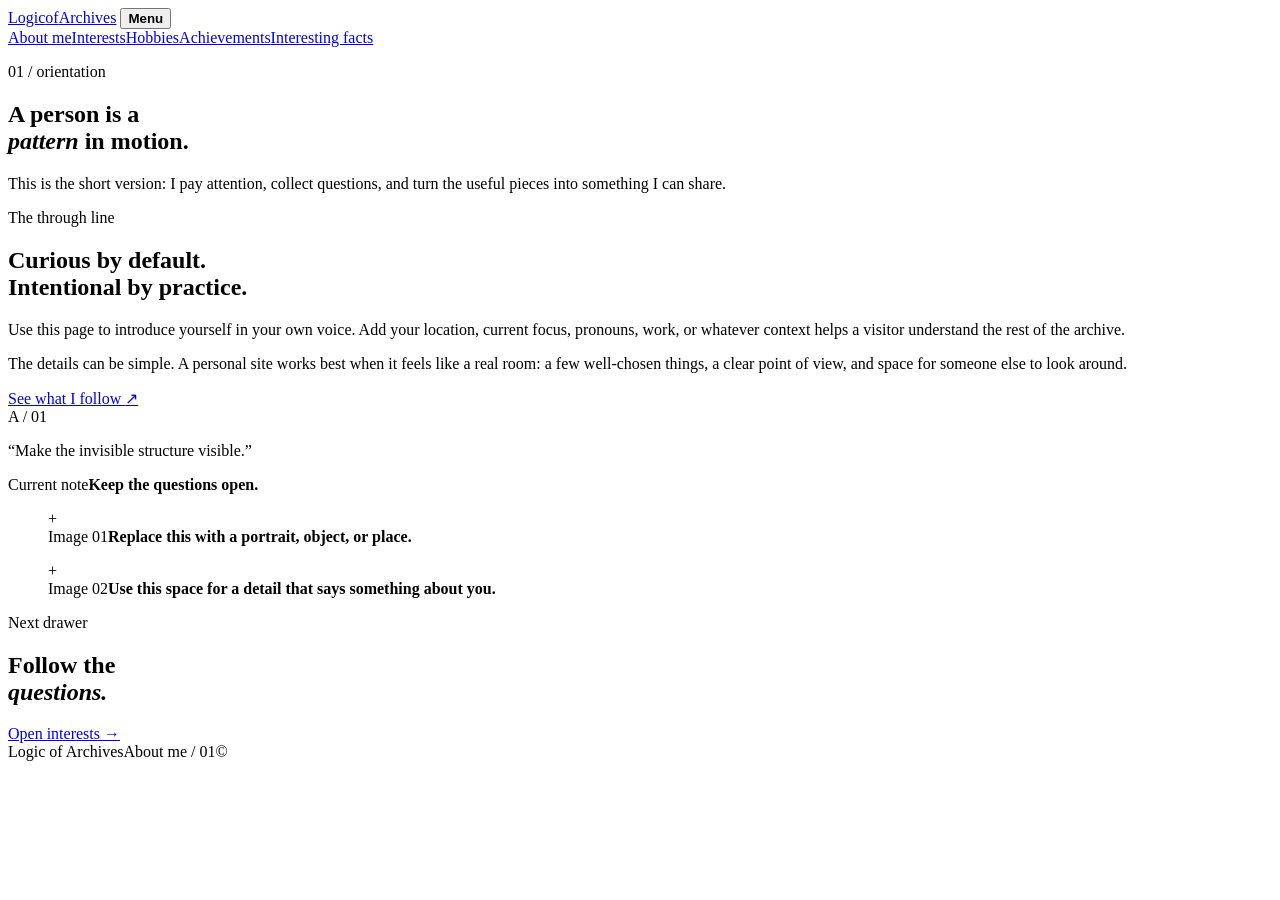
==== about.html @ ab6be2b6 "Publish Logic of Archives personal website" ====
<!doctype html>
<html lang="en">
<head>
  <meta charset="utf-8">
  <meta name="viewport" content="width=device-width, initial-scale=1">
  <meta name="description" content="About the person behind Logic of Archives.">
  <title>Logic of Archives — About me</title>
  <link rel="stylesheet" href="styles.css">
  <script defer src="site.js"></script>
</head>
<body data-page="about">
  <header class="site-header">
    <a class="wordmark" href="index.html" aria-label="Logic of Archives home"><span>Logic</span><span>of</span><span>Archives</span></a>
    <button class="menu-toggle" type="button" aria-expanded="false" aria-controls="site-nav"><span></span><span></span><span></span><b>Menu</b></button>
    <nav class="site-nav" id="site-nav" aria-label="Primary navigation">
      <a data-nav="about" href="about.html">About me</a><a data-nav="interests" href="interests.html">Interests</a><a data-nav="hobbies" href="hobbies.html">Hobbies</a><a data-nav="achievements" href="achievements.html">Achievements</a><a data-nav="facts" href="facts.html">Interesting facts</a>
    </nav>
  </header>

  <main class="page-shell inner-shell">
    <section class="page-hero reveal"><div><p class="eyebrow">01 / orientation</p><h1>A person is a<br><em>pattern</em> in motion.</h1></div><p class="page-intro">This is the short version: I pay attention, collect questions, and turn the useful pieces into something I can share.</p></section>

    <section class="story-grid section-pad section-pad--topless">
      <div class="story-copy reveal"><p class="section-kicker">The through line</p><h2>Curious by default.<br>Intentional by practice.</h2><p>Use this page to introduce yourself in your own voice. Add your location, current focus, pronouns, work, or whatever context helps a visitor understand the rest of the archive.</p><p>The details can be simple. A personal site works best when it feels like a real room: a few well-chosen things, a clear point of view, and space for someone else to look around.</p><a class="button button--outline" href="interests.html">See what I follow <span>↗</span></a></div>
      <div class="story-aside reveal reveal-delay-1"><div class="aside-index">A / 01</div><p>“Make the invisible structure visible.”</p><span class="aside-rule"></span><span>Current note</span><strong>Keep the questions open.</strong></div>
    </section>

    <section class="image-grid section-pad section-pad--compact">
      <figure class="image-slot image-slot--portrait reveal"><div class="slot-mark">+</div><figcaption><span>Image 01</span><strong>Replace this with a portrait, object, or place.</strong></figcaption></figure>
      <figure class="image-slot image-slot--wide reveal reveal-delay-1"><div class="slot-mark">+</div><figcaption><span>Image 02</span><strong>Use this space for a detail that says something about you.</strong></figcaption></figure>
    </section>

    <section class="closing-panel reveal"><p class="eyebrow">Next drawer</p><h2>Follow the<br><em>questions.</em></h2><a class="text-link text-link--light" href="interests.html">Open interests <span>→</span></a></section>
  </main>
  <footer class="site-footer"><span>Logic of Archives</span><span>About me / 01</span><span>© <span data-year></span></span></footer>
</body>
</html>
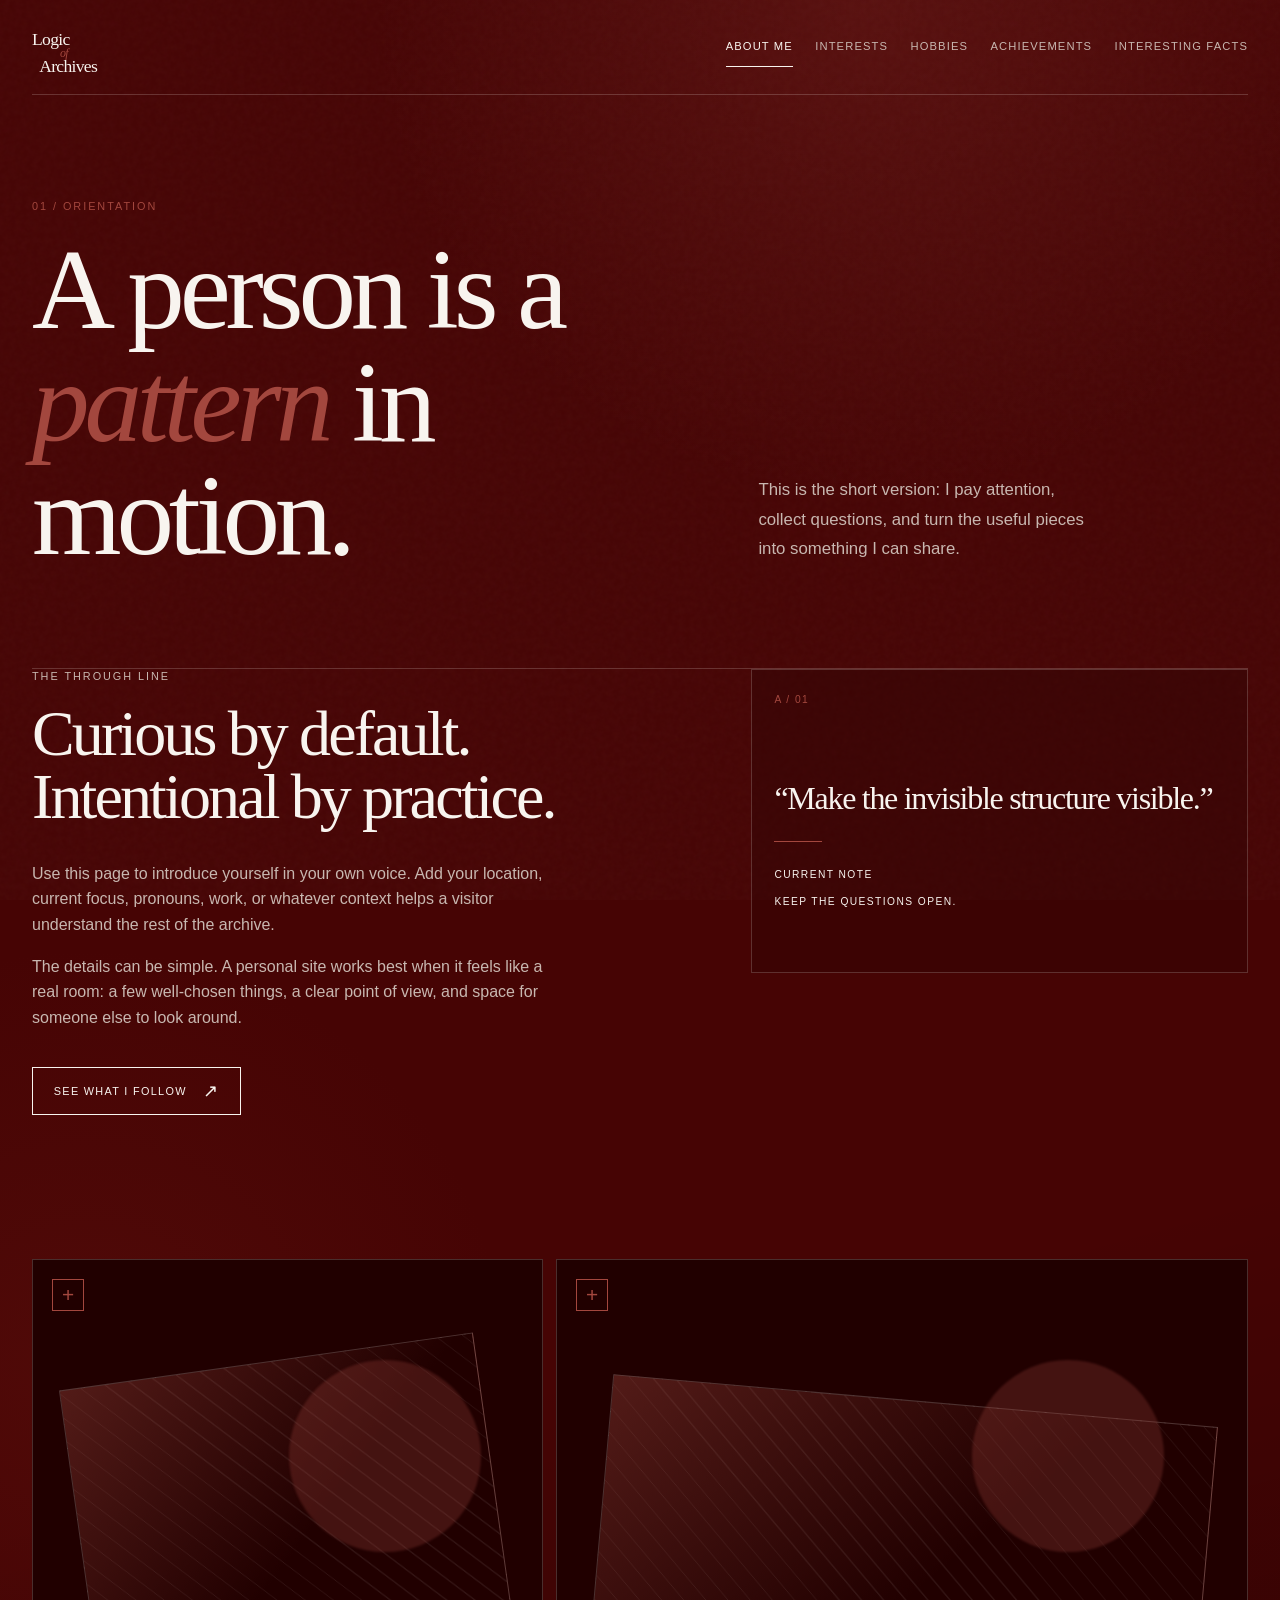
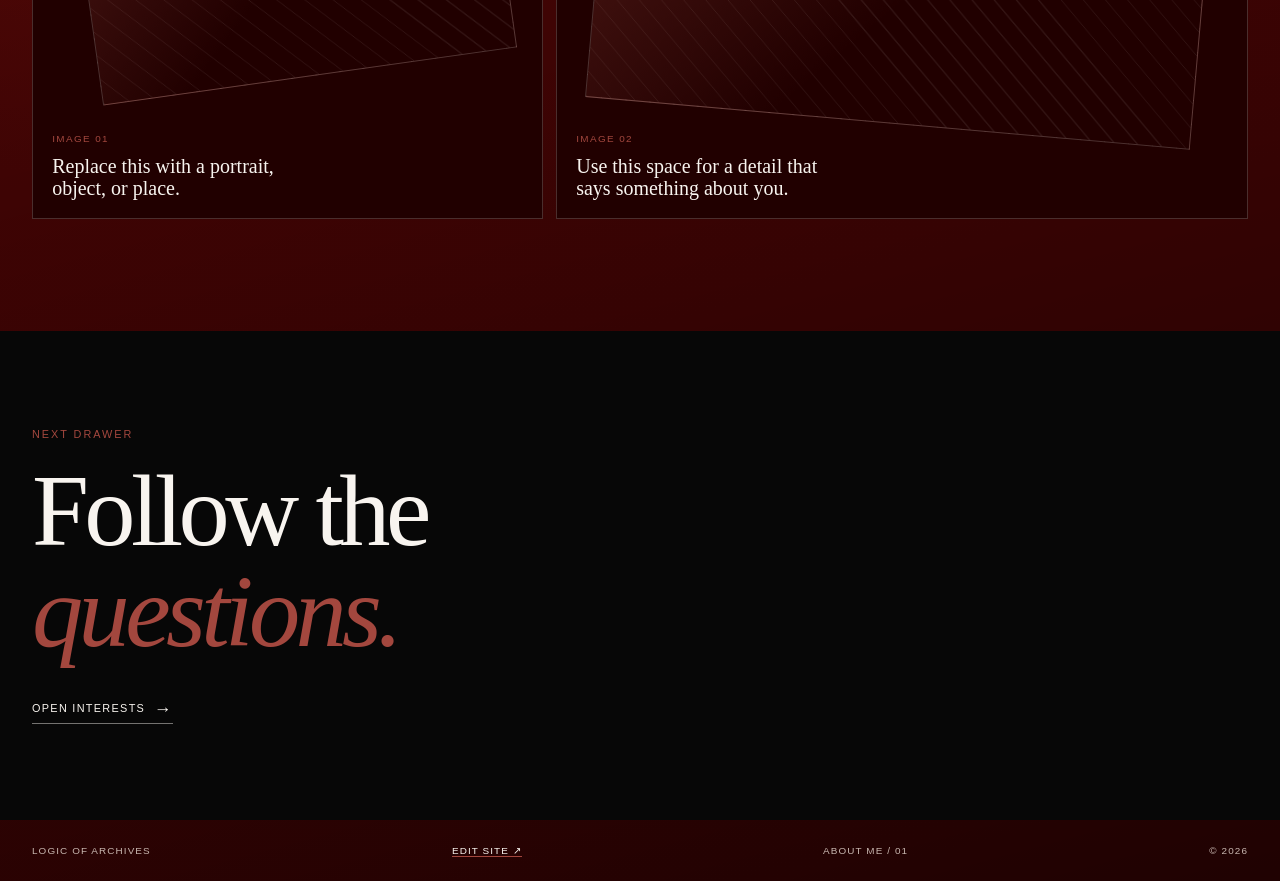
==== commit fcc2e5a9: "Make the site easy to edit online" ====
--- a/about.html
+++ b/about.html
@@ -32,6 +32,6 @@
 
     <section class="closing-panel reveal"><p class="eyebrow">Next drawer</p><h2>Follow the<br><em>questions.</em></h2><a class="text-link text-link--light" href="interests.html">Open interests <span>→</span></a></section>
   </main>
-  <footer class="site-footer"><span>Logic of Archives</span><span>About me / 01</span><span>© <span data-year></span></span></footer>
+  <footer class="site-footer"><span>Logic of Archives</span><span><a class="footer-edit-link" href="https://github.com/delapenaella48-lgtm/logic-of-archives" target="_blank" rel="noopener">Edit site ↗</a></span><span>About me / 01</span><span>© <span data-year></span></span></footer>
 </body>
 </html>
--- a/styles.css
+++ b/styles.css
@@ -0,0 +1,279 @@
+/*
+  LOGIC OF ARCHIVES — EDITING MAP
+  Change the values in :root to edit the whole visual system.
+  --color-red = #460404 moonlight red; --color-ink = white; --space-* controls rhythm.
+*/
+:root {
+  --color-red: #460404;
+  --color-red-deep: #210000;
+  --color-red-light: #a3473e;
+  --color-black: #070707;
+  --color-ink: #f8f4ef;
+  --color-muted: #c8b7b0;
+  --color-line: rgba(248, 244, 239, .19);
+  --color-surface: rgba(255, 255, 255, .06);
+  --font-display: Georgia, 'Times New Roman', serif;
+  --font-body: 'Trebuchet MS', Arial, sans-serif;
+  --space-1: .5rem;
+  --space-2: 1rem;
+  --space-3: 1.5rem;
+  --space-4: 2rem;
+  --space-5: 3rem;
+  --space-6: 4.5rem;
+  --space-7: 7rem;
+  --ease: cubic-bezier(.22, .61, .36, 1);
+  --reveal-time: 1.5s;
+  --max-width: 1240px;
+}
+
+* { box-sizing: border-box; }
+html { scroll-behavior: smooth; }
+body {
+  margin: 0;
+  min-width: 320px;
+  color: var(--color-ink);
+  background: var(--color-red);
+  background-image:
+    radial-gradient(circle at 68% 0%, rgba(145, 53, 47, .24), transparent 31rem),
+    radial-gradient(circle at 7% 55%, rgba(105, 24, 18, .3), transparent 26rem),
+    linear-gradient(165deg, transparent 0 54%, rgba(0, 0, 0, .55) 100%);
+  font-family: var(--font-body);
+  font-size: 16px;
+  line-height: 1.6;
+  overflow-x: hidden;
+}
+body::before {
+  content: '';
+  position: fixed;
+  z-index: -1;
+  inset: 0;
+  pointer-events: none;
+  opacity: .12;
+  background-image: url("data:image/svg+xml,%3Csvg viewBox='0 0 180 180' xmlns='http://www.w3.org/2000/svg'%3E%3Cfilter id='n'%3E%3CfeTurbulence type='fractalNoise' baseFrequency='.85' numOctaves='3' stitchTiles='stitch'/%3E%3C/filter%3E%3Crect width='100%25' height='100%25' filter='url(%23n)' opacity='.24'/%3E%3C/svg%3E");
+  mix-blend-mode: screen;
+}
+body::after {
+  content: '';
+  position: fixed;
+  z-index: 100;
+  inset: 0;
+  pointer-events: none;
+  background: var(--color-black);
+  opacity: 1;
+  transition: opacity var(--reveal-time) var(--ease);
+}
+body.page-ready::after { opacity: 0; }
+body.page-leave::after { opacity: 1; }
+a { color: inherit; text-decoration: none; }
+button { color: inherit; font: inherit; }
+::selection { color: var(--color-red-deep); background: var(--color-ink); }
+
+.site-header {
+  width: min(calc(100% - 4rem), var(--max-width));
+  margin: 0 auto;
+  padding: 2rem 0 1.25rem;
+  display: flex;
+  align-items: flex-start;
+  justify-content: space-between;
+  gap: 2rem;
+  border-bottom: 1px solid var(--color-line);
+  position: relative;
+  z-index: 5;
+}
+.wordmark { display: grid; gap: .05rem; width: 9rem; color: var(--color-ink); font-family: var(--font-display); font-size: 1.1rem; line-height: .86; letter-spacing: -.04em; }
+.wordmark span:nth-child(2) { padding-left: 1.75rem; color: var(--color-red-light); font-size: .75rem; font-style: italic; }
+.wordmark span:nth-child(3) { padding-left: .45rem; }
+.site-nav { display: flex; flex-wrap: wrap; justify-content: flex-end; gap: .35rem 1.4rem; font-size: .7rem; letter-spacing: .1em; text-transform: uppercase; }
+.site-nav a { padding: .4rem 0 .65rem; color: var(--color-muted); position: relative; transition: color .35s ease; }
+.site-nav a::after { content: ''; position: absolute; left: 0; right: 100%; bottom: 0; height: 1px; background: var(--color-ink); transition: right .4s var(--ease); }
+.site-nav a:hover, .site-nav a.is-active { color: var(--color-ink); }
+.site-nav a:hover::after, .site-nav a.is-active::after { right: 0; }
+.menu-toggle { display: none; background: none; border: 0; padding: .25rem 0; cursor: pointer; }
+.menu-toggle span { display: block; width: 1.5rem; height: 1px; background: var(--color-ink); margin: .3rem 0; transition: transform .3s ease, opacity .3s ease; }
+.menu-toggle b { display: block; margin-top: .35rem; color: var(--color-muted); font-size: .56rem; font-weight: 400; letter-spacing: .1em; text-transform: uppercase; }
+
+.page-shell { width: min(calc(100% - 4rem), var(--max-width)); margin: 0 auto; }
+.home-shell { padding-bottom: 2rem; }
+.home-hero { min-height: min(720px, calc(100vh - 108px)); display: grid; grid-template-columns: minmax(0, 1.15fr) minmax(280px, .85fr); gap: 4rem; align-items: center; padding: 4.5rem 0 5rem; }
+.hero-copy { position: relative; z-index: 1; }
+.eyebrow, .section-kicker { margin: 0 0 1.2rem; color: var(--color-red-light); font-size: .68rem; letter-spacing: .18em; line-height: 1.4; text-transform: uppercase; }
+h1, h2, h3, p { margin-top: 0; }
+h1, h2, h3 { font-family: var(--font-display); font-weight: 400; line-height: .98; letter-spacing: -.045em; }
+h1 { margin-bottom: 2rem; font-size: clamp(4.5rem, 11vw, 9.8rem); }
+h1 em, h2 em, h3 em { color: var(--color-red-light); font-style: italic; }
+.lede { width: min(27rem, 100%); margin-bottom: 2rem; color: var(--color-muted); font-size: 1.05rem; line-height: 1.75; }
+.hero-actions { display: flex; align-items: center; flex-wrap: wrap; gap: 1.25rem 1.8rem; }
+.button { display: inline-flex; align-items: center; justify-content: center; gap: 1rem; min-height: 3rem; padding: .85rem 1.3rem; border: 1px solid var(--color-ink); font-size: .68rem; letter-spacing: .12em; text-transform: uppercase; transition: background .35s ease, color .35s ease, transform .35s ease; }
+.button span, .text-link span, .card-link span { font-size: 1.1rem; line-height: 0; }
+.button:hover { transform: translateY(-3px); }
+.button--light { color: var(--color-red-deep); background: var(--color-ink); }
+.button--light:hover { color: var(--color-ink); background: transparent; }
+.button--outline:hover { color: var(--color-red-deep); background: var(--color-ink); }
+.text-link { display: inline-flex; align-items: center; gap: .55rem; padding: .35rem 0; border-bottom: 1px solid var(--color-line); color: var(--color-ink); font-size: .68rem; letter-spacing: .12em; text-transform: uppercase; transition: gap .3s ease, border-color .3s ease; }
+.text-link:hover { gap: 1rem; border-color: var(--color-ink); }
+.text-link--light { border-color: rgba(248, 244, 239, .45); }
+
+.archive-card { min-height: 29rem; padding: 1.4rem; display: flex; flex-direction: column; justify-content: space-between; border: 1px solid var(--color-line); background: linear-gradient(145deg, rgba(255,255,255,.1), rgba(0,0,0,.23)); box-shadow: 2rem 2rem 0 rgba(0, 0, 0, .15); }
+.card-topline, .card-bottomline { display: flex; justify-content: space-between; gap: 1rem; color: var(--color-muted); font-size: .62rem; letter-spacing: .13em; text-transform: uppercase; }
+.archive-orbit { width: min(18rem, 72%); aspect-ratio: 1; margin: auto; display: grid; place-items: center; position: relative; }
+.orbit-ring { position: absolute; border: 1px solid rgba(248,244,239,.25); border-radius: 50%; transform: rotate(-25deg); }
+.orbit-ring--one { inset: 9%; border-left-color: var(--color-red-light); border-right-color: transparent; }
+.orbit-ring--two { inset: -2%; border-top-color: var(--color-red-light); border-bottom-color: transparent; transform: rotate(42deg); }
+.orbit-core { width: 7rem; aspect-ratio: 1; display: grid; place-content: center; border-radius: 50%; color: var(--color-red-deep); background: var(--color-ink); font-family: var(--font-display); font-size: 2.15rem; line-height: .7; text-align: center; letter-spacing: -.1em; box-shadow: 0 0 0 1rem rgba(248,244,239,.04); }
+.orbit-core small { color: var(--color-red-light); font-size: 1.3rem; letter-spacing: 0; }
+.card-note { width: min(16rem, 100%); margin: 0 auto 2rem; color: var(--color-muted); font-family: var(--font-display); font-size: 1.1rem; line-height: 1.35; text-align: center; }
+.pulse-dot { width: .45rem; height: .45rem; margin-top: .3rem; border-radius: 50%; background: var(--color-red-light); box-shadow: 0 0 0 .4rem rgba(163,71,62,.17); }
+
+.section-pad { padding: 7rem 0; }
+.section-pad--topless { padding-top: 0; }
+.section-pad--compact { padding-top: 2rem; padding-bottom: 7rem; }
+.section-heading { display: flex; justify-content: space-between; align-items: flex-end; gap: 2rem; margin-bottom: 2.5rem; }
+.section-heading h2 { max-width: 18rem; margin-bottom: 0; font-size: clamp(2.5rem, 5vw, 4.6rem); }
+.index-grid { display: grid; grid-template-columns: repeat(3, 1fr); gap: .75rem; }
+.index-tile { min-height: 16rem; padding: 1.35rem; display: flex; flex-direction: column; border: 1px solid var(--color-line); background: var(--color-surface); transition: background .45s ease, transform .45s var(--ease); }
+.index-tile:hover { background: rgba(255,255,255,.14); transform: translateY(-6px); }
+.index-tile--wide { grid-column: span 2; }
+.tile-number, .tile-label { font-size: .63rem; letter-spacing: .14em; text-transform: uppercase; }
+.tile-number { color: var(--color-red-light); }
+.tile-label { margin-top: auto; font-family: var(--font-display); font-size: 2.25rem; letter-spacing: -.05em; text-transform: none; }
+.tile-arrow { align-self: flex-end; font-size: 1.6rem; }
+.index-tile p { max-width: 15rem; margin: .8rem 0 0; color: var(--color-muted); font-size: .87rem; }
+.quote-band { padding: 7rem 1rem 8rem; border-top: 1px solid var(--color-line); border-bottom: 1px solid var(--color-line); text-align: center; }
+.quote-band p { max-width: 50rem; margin: 0 auto 1rem; font-family: var(--font-display); font-size: clamp(2rem, 5vw, 4.3rem); line-height: 1.04; letter-spacing: -.055em; }
+.quote-band span { color: var(--color-muted); font-size: .66rem; letter-spacing: .16em; text-transform: uppercase; }
+
+.inner-shell { padding-top: 6.5rem; }
+.page-hero { display: grid; grid-template-columns: minmax(0, 1.15fr) minmax(260px, .85fr); gap: 4rem; align-items: end; padding-bottom: 6rem; border-bottom: 1px solid var(--color-line); }
+.page-hero h1 { max-width: 11ch; margin-bottom: 0; font-size: clamp(4rem, 9vw, 8rem); }
+.page-intro { max-width: 21rem; margin: 0 0 .55rem; color: var(--color-muted); font-size: 1.05rem; line-height: 1.75; }
+.story-grid { display: grid; grid-template-columns: 1.1fr .9fr; gap: 7rem; align-items: start; }
+.story-copy { max-width: 36rem; }
+.story-copy h2 { margin-bottom: 2rem; font-size: clamp(2.7rem, 5vw, 4.8rem); }
+.story-copy p { max-width: 32rem; color: var(--color-muted); }
+.story-copy .button { margin-top: 1.3rem; }
+.story-aside { min-height: 19rem; padding: 1.4rem; border: 1px solid var(--color-line); background: rgba(0,0,0,.14); }
+.aside-index, .story-aside span, .story-aside strong { font-size: .64rem; letter-spacing: .14em; text-transform: uppercase; }
+.aside-index { color: var(--color-red-light); }
+.story-aside p { margin: 4.5rem 0 1.6rem; font-family: var(--font-display); font-size: 2rem; line-height: 1.08; letter-spacing: -.04em; }
+.aside-rule { display: block; width: 3rem; height: 1px; margin-bottom: 1.1rem; background: var(--color-red-light); }
+.story-aside strong { display: block; margin-top: .55rem; color: var(--color-ink); font-weight: 400; }
+.image-grid { display: grid; grid-template-columns: .85fr 1.15fr; gap: .8rem; }
+.image-grid--reverse { grid-template-columns: 1.15fr .85fr; }
+.image-slot { min-height: 26rem; margin: 0; padding: 1.2rem; display: flex; flex-direction: column; justify-content: space-between; overflow: hidden; position: relative; border: 1px solid var(--color-line); background-color: var(--color-red-deep); }
+.image-slot::before { content: ''; position: absolute; inset: 18% 9% 25%; border: 1px solid rgba(248,244,239,.2); transform: rotate(-8deg); background: linear-gradient(135deg, rgba(163,71,62,.38), transparent 55%), repeating-linear-gradient(45deg, rgba(248,244,239,.08) 0 1px, transparent 1px 17px); }
+.image-slot::after { content: ''; position: absolute; width: 12rem; height: 12rem; right: 12%; top: 18%; border-radius: 50%; background: rgba(163,71,62,.28); filter: blur(1px); }
+.image-slot--wide::before { transform: rotate(5deg); inset: 25% 6% 17%; }
+.image-slot--portrait { min-height: 35rem; }
+.slot-mark { width: 2rem; height: 2rem; display: grid; place-items: center; position: relative; z-index: 1; border: 1px solid var(--color-red-light); color: var(--color-red-light); font-size: 1.3rem; line-height: 1; }
+.image-slot figcaption { max-width: 17rem; position: relative; z-index: 1; }
+.image-slot figcaption span { display: block; margin-bottom: .5rem; color: var(--color-red-light); font-size: .62rem; letter-spacing: .14em; text-transform: uppercase; }
+.image-slot figcaption strong { display: block; font-family: var(--font-display); font-size: 1.25rem; line-height: 1.1; font-weight: 400; }
+.closing-panel { margin: 0 calc((100% - 100vw) / 2); padding: 6rem max(2rem, calc((100vw - var(--max-width)) / 2)); background: var(--color-black); }
+.closing-panel h2 { margin-bottom: 2rem; font-size: clamp(3.5rem, 8vw, 7.5rem); }
+.closing-panel--slim { padding-top: 4.5rem; padding-bottom: 5.5rem; }
+
+.card-section .section-heading { align-items: flex-start; }
+.interest-grid { display: grid; grid-template-columns: repeat(3, 1fr); gap: .8rem; }
+.feature-card { min-height: 28rem; padding: 1.4rem; display: flex; flex-direction: column; border: 1px solid var(--color-line); background: rgba(255,255,255,.05); transition: transform .45s var(--ease), background .45s ease; }
+.feature-card:hover { transform: translateY(-7px); background: rgba(255,255,255,.1); }
+.feature-card--accent { background: rgba(163,71,62,.24); }
+.card-num, .fact-index, .fact-label { color: var(--color-red-light); font-size: .62rem; letter-spacing: .14em; text-transform: uppercase; }
+.feature-card h3 { margin: auto 0 1.1rem; font-size: 2.3rem; }
+.feature-card p { color: var(--color-muted); font-size: .88rem; }
+.card-link { display: flex; justify-content: space-between; align-items: center; margin-top: auto; padding-top: 1.1rem; border-top: 1px solid var(--color-line); color: var(--color-ink); font-size: .65rem; letter-spacing: .12em; text-transform: uppercase; }
+.card-link:hover span { transform: translateX(4px); }
+.card-link span { transition: transform .3s ease; }
+
+.ritual-layout { display: grid; grid-template-columns: minmax(0, 1.5fr) minmax(240px, .5fr); gap: 5rem; }
+.ritual-row { min-height: 8rem; padding: 1.3rem 0; display: grid; grid-template-columns: 3.5rem 1fr 2rem; gap: 1.2rem; align-items: center; border-top: 1px solid var(--color-line); transition: padding .4s var(--ease), background .4s ease; }
+.ritual-row:last-child { border-bottom: 1px solid var(--color-line); }
+.ritual-row:hover { padding-left: 1rem; padding-right: 1rem; background: rgba(255,255,255,.05); }
+.ritual-number { color: var(--color-red-light); font-family: var(--font-display); font-size: 1.7rem; }
+.ritual-row h2 { margin: 0 0 .35rem; font-size: clamp(1.7rem, 3vw, 2.8rem); }
+.ritual-row p { max-width: 30rem; margin: 0; color: var(--color-muted); font-size: .88rem; }
+.ritual-symbol { font-size: 1.7rem; transition: transform .3s ease; }
+.ritual-row:hover .ritual-symbol { transform: rotate(45deg); }
+.margin-note { align-self: start; min-height: 17rem; padding: 1.3rem; border: 1px solid var(--color-line); background: rgba(0,0,0,.14); }
+.margin-note > span { color: var(--color-red-light); font-size: .62rem; letter-spacing: .14em; text-transform: uppercase; }
+.margin-note p { margin: 4rem 0 1.5rem; font-family: var(--font-display); font-size: 2rem; line-height: 1.1; letter-spacing: -.04em; }
+.note-line { width: 3rem; height: 1px; margin-bottom: .9rem; background: var(--color-red-light); }
+.margin-note small { color: var(--color-muted); font-size: .72rem; }
+
+.timeline-section .section-heading { align-items: flex-start; }
+.timeline { max-width: 53rem; margin-left: auto; }
+.timeline-item { display: grid; grid-template-columns: 5rem 1rem 1fr; gap: 1.3rem; min-height: 10rem; position: relative; }
+.timeline-item:not(:last-child)::after { content: ''; position: absolute; top: 1rem; bottom: -1rem; left: 5.45rem; width: 1px; background: var(--color-line); }
+.timeline-year { color: var(--color-red-light); font-size: .68rem; letter-spacing: .12em; }
+.timeline-marker { width: .65rem; height: .65rem; margin-top: .25rem; border: 1px solid var(--color-red-light); border-radius: 50%; background: var(--color-red); position: relative; z-index: 1; box-shadow: 0 0 0 .4rem var(--color-red); }
+.timeline-item h3 { margin-bottom: .75rem; font-size: 2.1rem; }
+.timeline-item p { max-width: 35rem; color: var(--color-muted); font-size: .9rem; }
+
+.facts-grid { display: grid; grid-template-columns: repeat(2, 1fr); gap: .8rem; }
+.fact-card { min-height: 19rem; padding: 1.4rem; display: flex; flex-direction: column; border: 1px solid var(--color-line); background: rgba(255,255,255,.05); transition: transform .45s var(--ease); }
+.fact-card:hover { transform: translateY(-6px); }
+.fact-card--tall { grid-row: span 2; min-height: 39rem; background: var(--color-ink); color: var(--color-red-deep); }
+.fact-card--dark { background: rgba(0,0,0,.28); }
+.fact-card--tall .fact-index, .fact-card--tall .fact-label { color: var(--color-red-light); }
+.fact-card h2 { margin: auto 0 1.5rem; font-size: clamp(3rem, 6vw, 5.6rem); }
+.fact-card h3 { margin: auto 0 .8rem; max-width: 18rem; font-size: 2.15rem; }
+.fact-card p { margin-bottom: 0; color: var(--color-muted); font-size: .86rem; }
+.fact-card--tall p { color: rgba(70,4,4,.65); max-width: 16rem; }
+
+.site-footer { width: min(calc(100% - 4rem), var(--max-width)); margin: 0 auto; padding: 1.4rem 0; display: flex; justify-content: space-between; gap: 1rem; color: var(--color-muted); font-size: .62rem; letter-spacing: .11em; text-transform: uppercase; }
+.footer-edit-link { color: var(--color-ink); border-bottom: 1px solid var(--color-red-light); transition: color .3s ease, border-color .3s ease; }
+.footer-edit-link:hover { color: var(--color-red-light); border-color: var(--color-ink); }
+
+.reveal { opacity: 0; transform: translate3d(0, -2rem, 0); will-change: opacity, transform; transition: opacity var(--reveal-time) var(--ease), transform var(--reveal-time) var(--ease); }
+.reveal.is-visible { opacity: 1; transform: translate3d(0, 0, 0); }
+.reveal-delay-1 { transition-delay: .14s; }
+.reveal-delay-2 { transition-delay: .28s; }
+.reveal-delay-3 { transition-delay: .42s; }
+.page-shell { animation: pageFadeIn var(--reveal-time) var(--ease) both; }
+body.page-leave .page-shell { animation: pageFadeOut var(--reveal-time) var(--ease) both; }
+@keyframes pageFadeIn { from { opacity: 0; } to { opacity: 1; } }
+@keyframes pageFadeOut { from { opacity: 1; } to { opacity: 0; } }
+
+@media (max-width: 850px) {
+  .site-header, .page-shell, .site-footer { width: min(calc(100% - 2.5rem), var(--max-width)); }
+  .site-header { padding-top: 1.4rem; }
+  .menu-toggle { display: block; position: relative; z-index: 6; }
+  .site-nav { display: none; position: absolute; z-index: 5; top: 4.6rem; right: 0; width: min(19rem, 100%); padding: 1rem 1.2rem; flex-direction: column; align-items: stretch; background: var(--color-black); border: 1px solid var(--color-line); }
+  .site-nav.is-open { display: flex; }
+  .site-nav a { padding: .8rem 0; }
+  .menu-toggle[aria-expanded='true'] span:nth-child(1) { transform: translateY(.4rem) rotate(45deg); }
+  .menu-toggle[aria-expanded='true'] span:nth-child(2) { opacity: 0; }
+  .menu-toggle[aria-expanded='true'] span:nth-child(3) { transform: translateY(-.4rem) rotate(-45deg); }
+  .home-hero, .page-hero { grid-template-columns: 1fr; gap: 3rem; }
+  .home-hero { padding-top: 4rem; }
+  .archive-card { width: min(100%, 30rem); min-height: 24rem; }
+  .page-hero { padding-bottom: 4.5rem; }
+  .story-grid, .ritual-layout { grid-template-columns: 1fr; gap: 3rem; }
+  .interest-grid { grid-template-columns: 1fr; }
+  .feature-card { min-height: 21rem; }
+  .margin-note { max-width: 28rem; }
+}
+@media (max-width: 580px) {
+  .site-header, .page-shell, .site-footer { width: min(calc(100% - 2rem), var(--max-width)); }
+  .home-hero { min-height: auto; padding: 4rem 0 5rem; }
+  h1 { font-size: clamp(4rem, 21vw, 6rem); }
+  .page-hero h1 { font-size: clamp(3.7rem, 16vw, 5.5rem); }
+  .index-grid, .image-grid, .image-grid--reverse, .facts-grid { grid-template-columns: 1fr; }
+  .index-tile--wide { grid-column: auto; }
+  .index-tile { min-height: 13rem; }
+  .image-slot, .image-slot--portrait { min-height: 22rem; }
+  .fact-card--tall { grid-row: auto; min-height: 29rem; }
+  .section-pad { padding: 5rem 0; }
+  .section-pad--compact { padding-top: 1rem; padding-bottom: 5rem; }
+  .quote-band { padding: 5rem .5rem; }
+  .story-aside { min-height: 16rem; }
+  .ritual-row { grid-template-columns: 2.5rem 1fr 1.5rem; gap: .8rem; }
+  .ritual-row h2 { font-size: 1.75rem; }
+  .timeline-item { grid-template-columns: 3.8rem 1rem 1fr; gap: .75rem; }
+  .timeline-item:not(:last-child)::after { left: 4.2rem; }
+  .timeline-item h3 { font-size: 1.8rem; }
+  .site-footer { flex-wrap: wrap; font-size: .56rem; }
+}
+@media (prefers-reduced-motion: reduce) {
+  *, *::before, *::after { scroll-behavior: auto !important; transition-duration: .01ms !important; animation-duration: .01ms !important; animation-iteration-count: 1 !important; }
+  .reveal { opacity: 1; transform: none; }
+}
